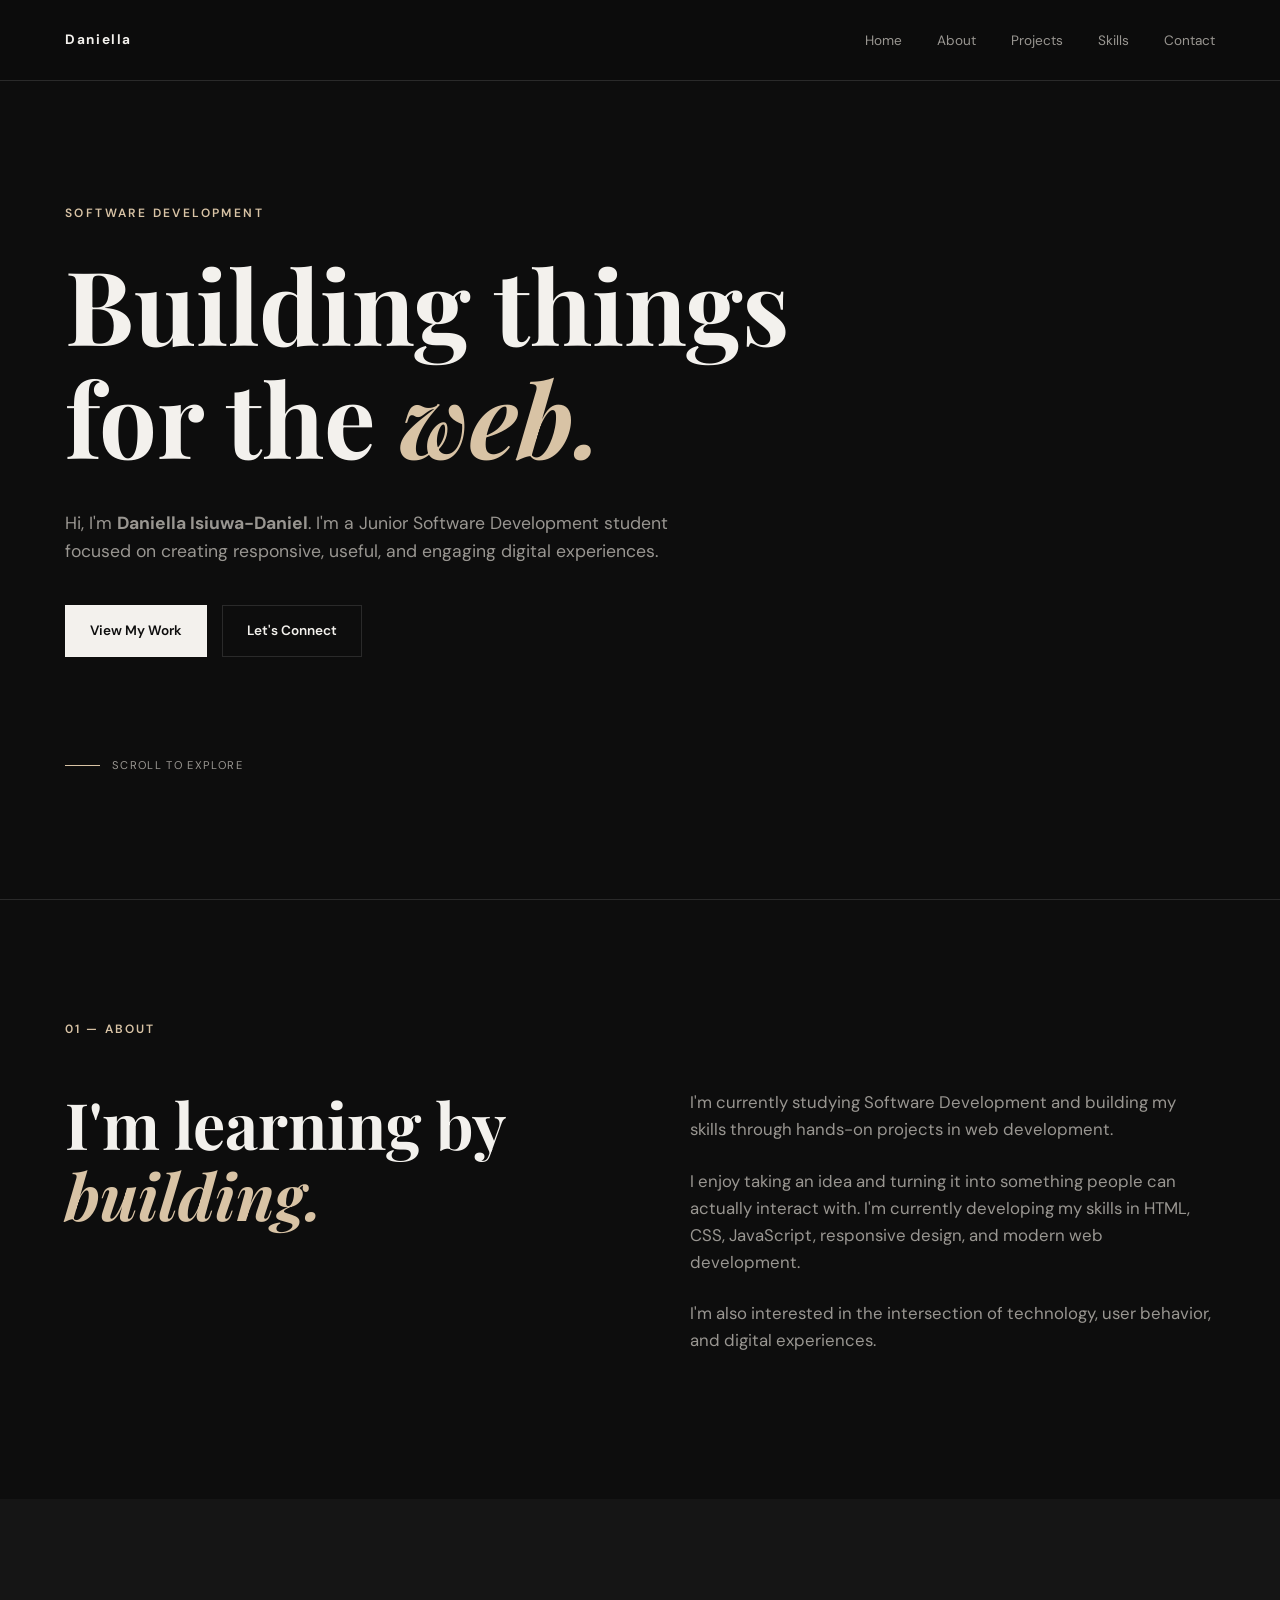
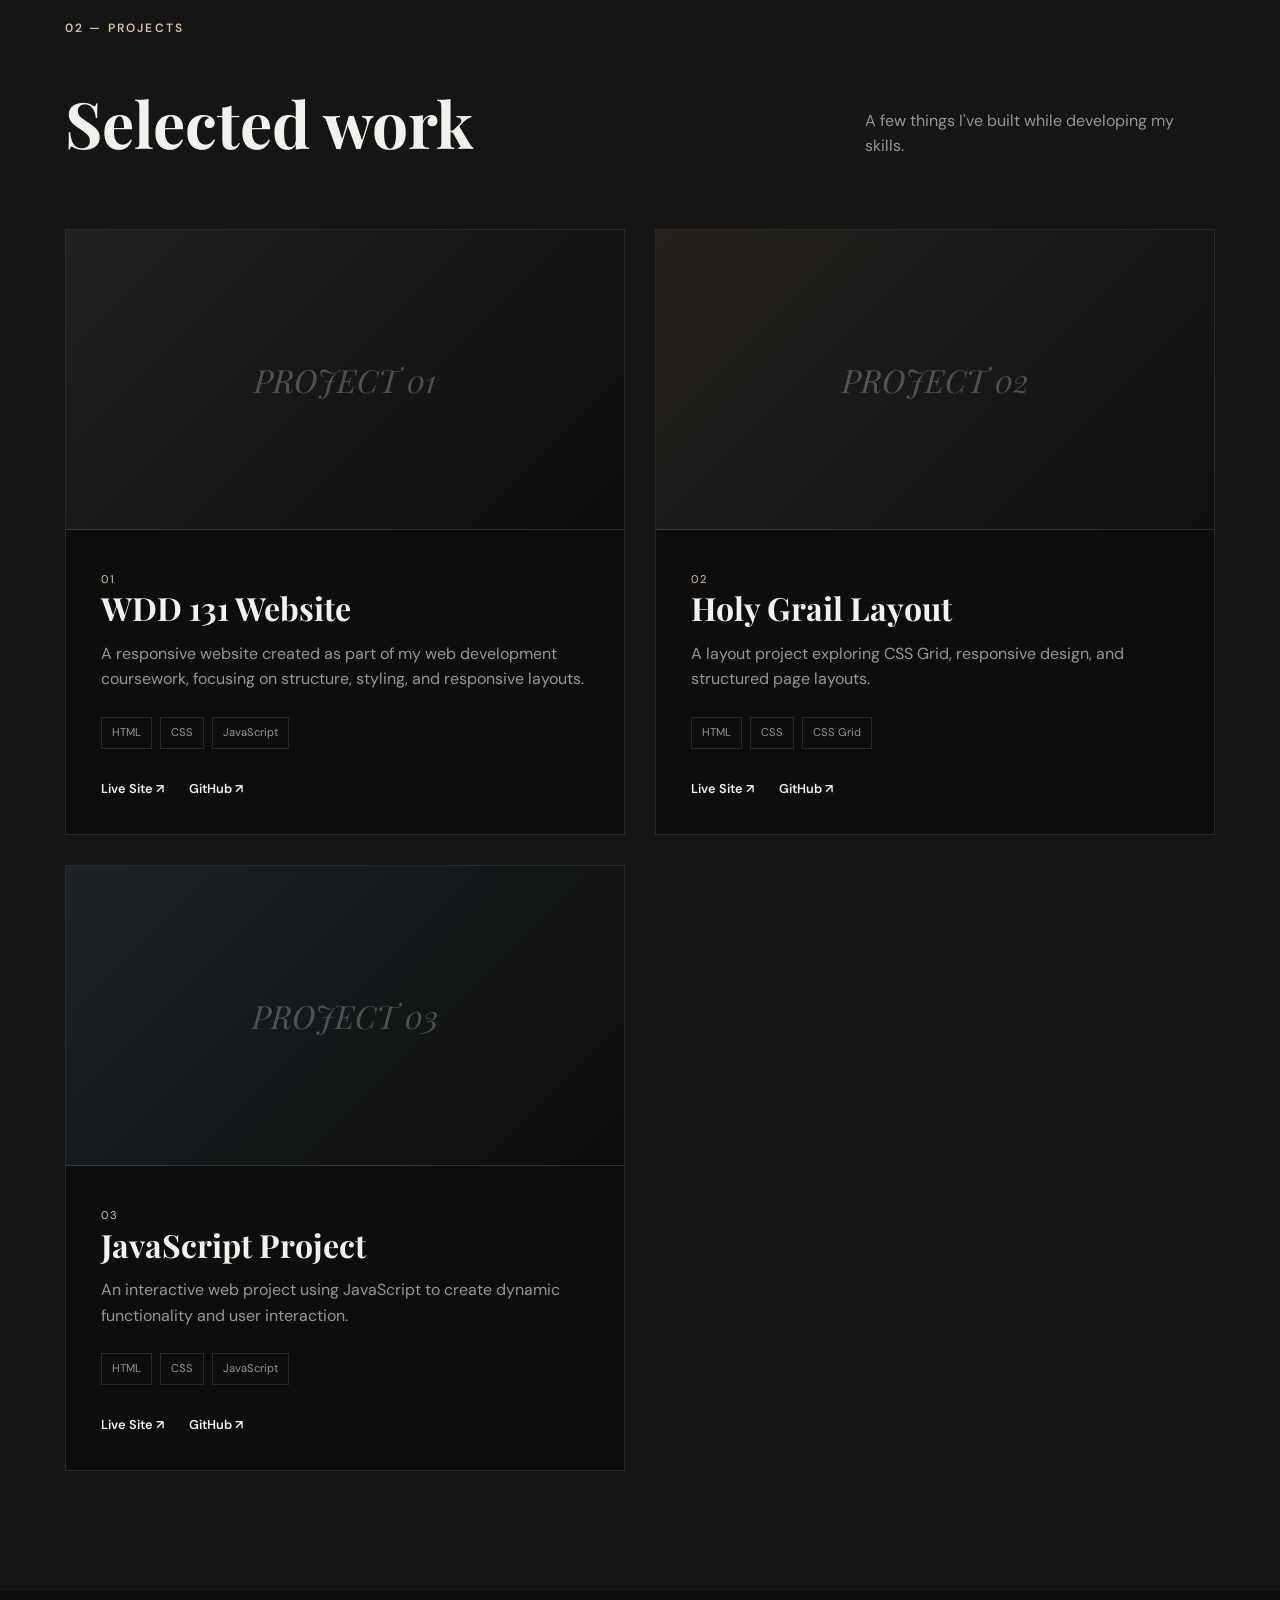
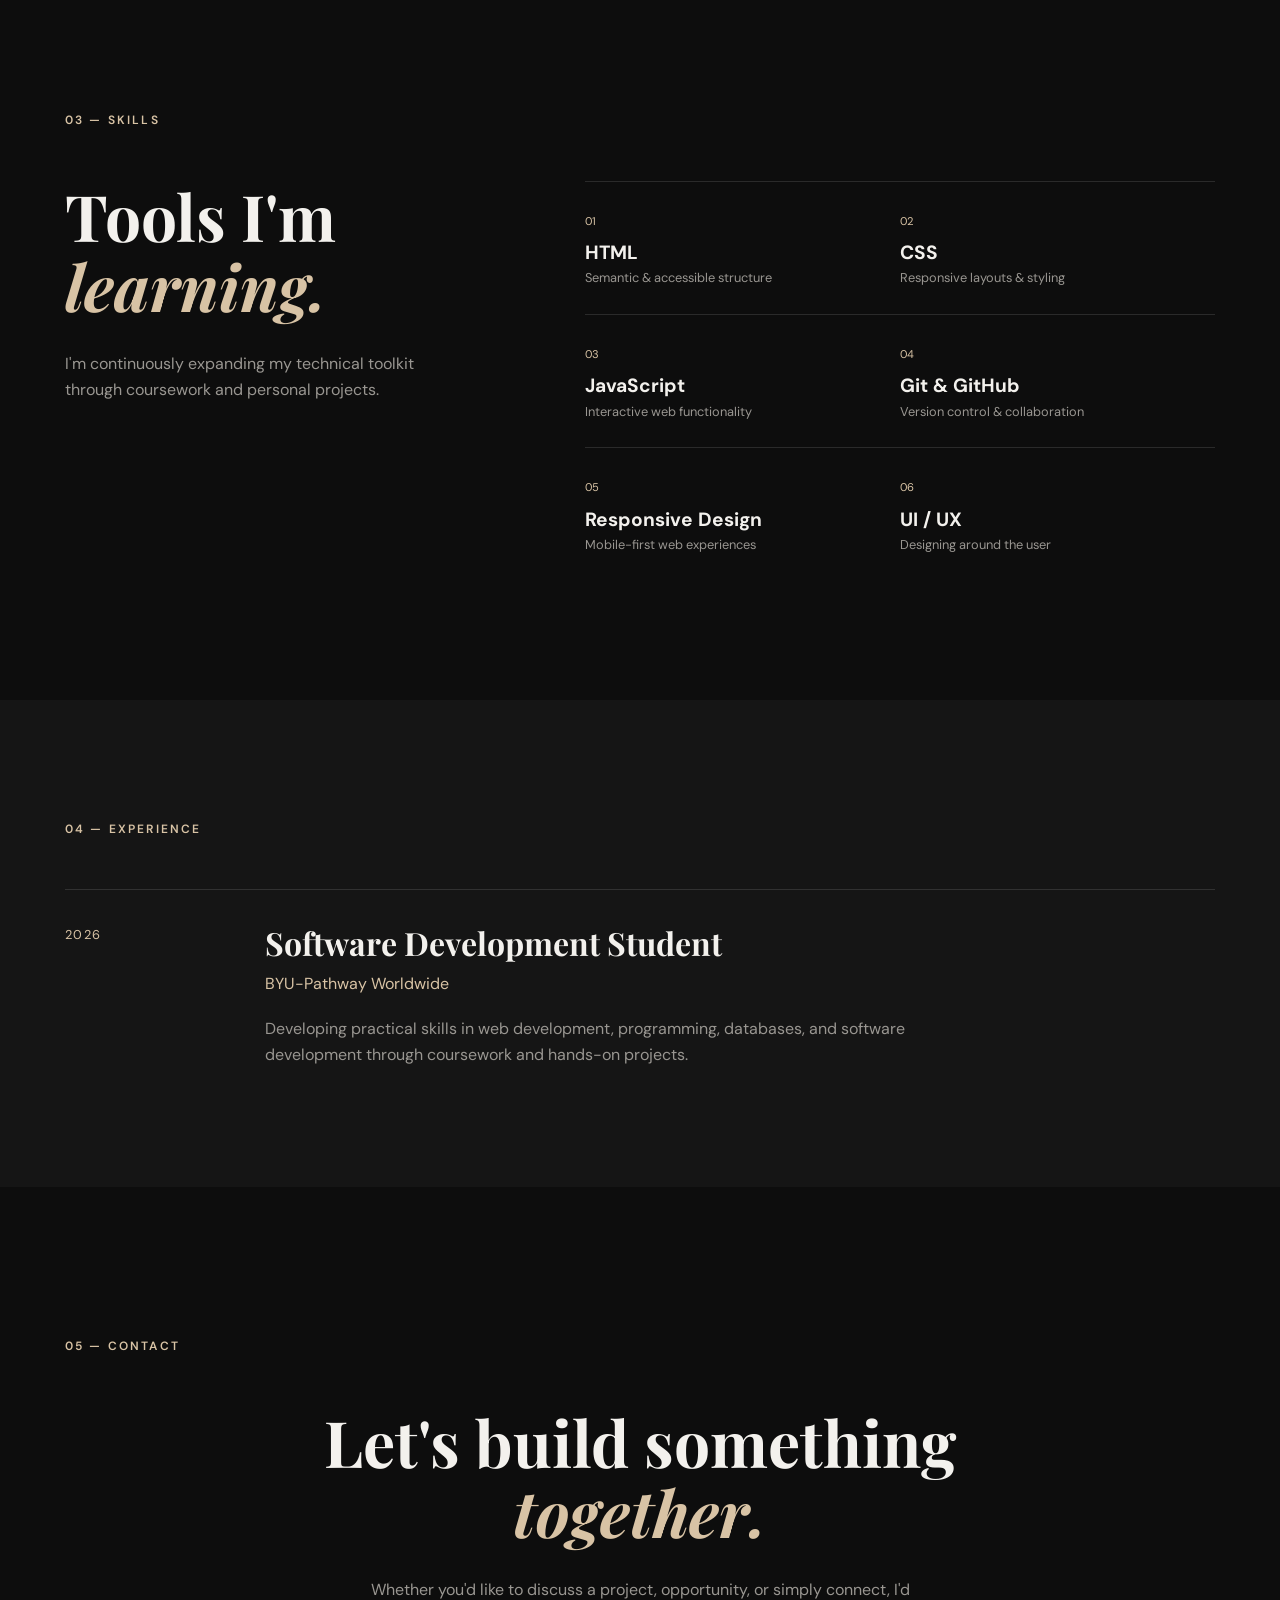
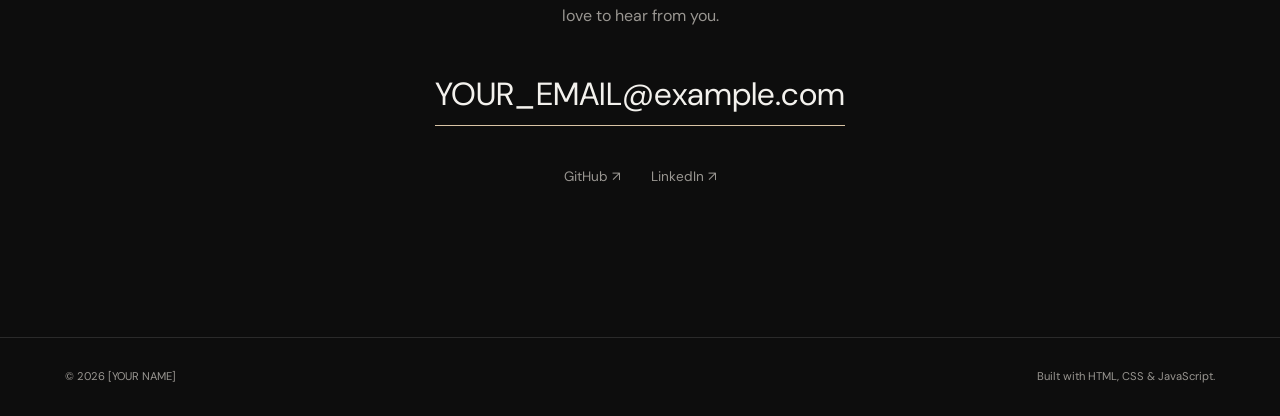
==== PORTFOLIO/index.html @ c7bccd47 "responsive web" ====
<!DOCTYPE html>
<html lang="en">
<head>
    <meta charset="UTF-8">
    <meta name="viewport" content="width=device-width, initial-scale=1.0">

    <meta name="description"
        content="Portfolio of Daniella, a Software Development student building responsive and engaging web experiences.">

    <title>Daniella Isiuwa-Daniel | Software Developer</title>

    <link rel="stylesheet" href="styles.css">

    <!-- Google Font -->
    <link rel="preconnect" href="https://fonts.googleapis.com">
    <link rel="preconnect" href="https://fonts.gstatic.com" crossorigin>
    <link
        href="https://fonts.googleapis.com/css2?family=DM+Sans:wght@400;500;600;700&family=Playfair+Display:wght@500;600;700&display=swap"
        rel="stylesheet">
</head>

<body>

    <!-- ================= NAVIGATION ================= -->

    <header class="header">

        <nav class="navbar container">

            <a href="#home" class="logo">
                Daniella
            </a>

            <button class="menu-toggle" aria-label="Open navigation menu">
                ☰
            </button>

            <ul class="nav-links">

                <li>
                    <a href="#home">Home</a>
                </li>

                <li>
                    <a href="#about">About</a>
                </li>

                <li>
                    <a href="#projects">Projects</a>
                </li>

                <li>
                    <a href="#skills">Skills</a>
                </li>

                <li>
                    <a href="#contact">Contact</a>
                </li>

            </ul>

        </nav>

    </header>


    <main>

        <!-- ================= HERO ================= -->

        <section id="home" class="hero">

            <div class="container hero-content">

                <p class="eyebrow">
                    SOFTWARE DEVELOPMENT
                </p>

                <h1>
                    Building things for the
                    <span>web.</span>
                </h1>

                <p class="hero-description">
                    Hi, I'm <strong>Daniella Isiuwa-Daniel</strong>. I'm a Junior Software
                    Development student focused on creating responsive,
                    useful, and engaging digital experiences.
                </p>

                <div class="hero-buttons">

                    <a href="#projects" class="button button-primary">
                        View My Work
                    </a>

                    <a href="#contact" class="button button-secondary">
                        Let's Connect
                    </a>

                </div>

                <div class="scroll-indicator">
                    <span></span>
                    Scroll to explore
                </div>

            </div>

        </section>


        <!-- ================= ABOUT ================= -->

        <section id="about" class="section">

            <div class="container">

                <p class="section-label">
                    01 — ABOUT
                </p>

                <div class="about-grid">

                    <div>

                        <h2>
                            I'm learning by
                            <em>building.</em>
                        </h2>

                    </div>

                    <div class="about-text">

                        <p>
                            I'm currently studying Software Development
                            and building my skills through hands-on
                            projects in web development.
                        </p>

                        <p>
                            I enjoy taking an idea and turning it into
                            something people can actually interact with.
                            I'm currently developing my skills in HTML,
                            CSS, JavaScript, responsive design, and
                            modern web development.
                        </p>

                        <p>
                            I'm also interested in the intersection of
                            technology, user behavior, and digital
                            experiences.
                        </p>

                    </div>

                </div>

            </div>

        </section>


        <!-- ================= PROJECTS ================= -->

        <section id="projects" class="section projects-section">

            <div class="container">

                <p class="section-label">
                    02 — PROJECTS
                </p>

                <div class="section-heading">

                    <h2>
                        Selected work
                    </h2>

                    <p>
                        A few things I've built while developing
                        my skills.
                    </p>

                </div>


                <div class="projects-grid">


                    <!-- PROJECT 1 -->

                    <article class="project-card">

                        <div class="project-image project-one">

                            <div class="image-placeholder">
                                PROJECT 01
                            </div>

                        </div>

                        <div class="project-content">

                            <span class="project-number">
                                01
                            </span>

                            <h3>
                                WDD 131 Website
                            </h3>

                            <p>
                                A responsive website created as part
                                of my web development coursework,
                                focusing on structure, styling,
                                and responsive layouts.
                            </p>

                            <div class="tech-stack">

                                <span>HTML</span>
                                <span>CSS</span>
                                <span>JavaScript</span>

                            </div>

                            <div class="project-links">

                                <a href="https://elladaniels886-jpg.github.io/wdd131/" target="_blank">
                                    Live Site ↗
                                </a>

                                <a href="https://github.com/elladaniels886-jpg/wdd131" target="_blank">
                                    GitHub ↗
                                </a>

                            </div>

                        </div>

                    </article>


                    <!-- PROJECT 2 -->

                    <article class="project-card">

                        <div class="project-image project-two">

                            <div class="image-placeholder">
                                PROJECT 02
                            </div>

                        </div>

                        <div class="project-content">

                            <span class="project-number">
                                02
                            </span>

                            <h3>
                                Holy Grail Layout
                            </h3>

                            <p>
                                A layout project exploring CSS Grid,
                                responsive design, and structured
                                page layouts.
                            </p>

                            <div class="tech-stack">

                                <span>HTML</span>
                                <span>CSS</span>
                                <span>CSS Grid</span>

                            </div>

                            <div class="project-links">

                                <a href="https://elladaniels886-jpg.github.io/wdd131/basic-layout.html" target="_blank">
                                    Live Site ↗
                                </a>

                                <a href="https://github.com/elladaniels886-jpg/wdd131/blob/main/basic-layout.html" target="_blank">
                                    GitHub ↗
                                </a>

                            </div>

                        </div>

                    </article>


                    <!-- PROJECT 3 -->

                    <article class="project-card">

                        <div class="project-image project-three">

                            <div class="image-placeholder">
                                PROJECT 03
                            </div>

                        </div>

                        <div class="project-content">

                            <span class="project-number">
                                03
                            </span>

                            <h3>
                                JavaScript Project
                            </h3>

                            <p>
                                An interactive web project using
                                JavaScript to create dynamic
                                functionality and user interaction.
                            </p>

                            <div class="tech-stack">

                                <span>HTML</span>
                                <span>CSS</span>
                                <span>JavaScript</span>

                            </div>

                            <div class="project-links">

                                <a href="#" target="_blank">
                                    Live Site ↗
                                </a>

                                <a href="#" target="_blank">
                                    GitHub ↗
                                </a>

                            </div>

                        </div>

                    </article>


                </div>

            </div>

        </section>


        <!-- ================= SKILLS ================= -->

        <section id="skills" class="section">

            <div class="container">

                <p class="section-label">
                    03 — SKILLS
                </p>

                <div class="skills-grid">

                    <div class="skills-intro">

                        <h2>
                            Tools I'm
                            <em>learning.</em>
                        </h2>

                        <p>
                            I'm continuously expanding my technical
                            toolkit through coursework and personal
                            projects.
                        </p>

                    </div>


                    <div class="skills-list">

                        <div class="skill">
                            <span>01</span>
                            <h3>HTML</h3>
                            <p>Semantic & accessible structure</p>
                        </div>

                        <div class="skill">
                            <span>02</span>
                            <h3>CSS</h3>
                            <p>Responsive layouts & styling</p>
                        </div>

                        <div class="skill">
                            <span>03</span>
                            <h3>JavaScript</h3>
                            <p>Interactive web functionality</p>
                        </div>

                        <div class="skill">
                            <span>04</span>
                            <h3>Git & GitHub</h3>
                            <p>Version control & collaboration</p>
                        </div>

                        <div class="skill">
                            <span>05</span>
                            <h3>Responsive Design</h3>
                            <p>Mobile-first web experiences</p>
                        </div>

                        <div class="skill">
                            <span>06</span>
                            <h3>UI / UX</h3>
                            <p>Designing around the user</p>
                        </div>

                    </div>

                </div>

            </div>

        </section>


        <!-- ================= EXPERIENCE ================= -->

        <section class="section experience-section">

            <div class="container">

                <p class="section-label">
                    04 — EXPERIENCE
                </p>

                <div class="experience">

                    <div class="experience-date">
                        2026
                    </div>

                    <div>

                        <h3>
                            Software Development Student
                        </h3>

                        <p class="experience-company">
                            BYU-Pathway Worldwide
                        </p>

                        <p>
                            Developing practical skills in web
                            development, programming, databases,
                            and software development through
                            coursework and hands-on projects.
                        </p>

                    </div>

                </div>

            </div>

        </section>


        <!-- ================= CONTACT ================= -->

        <section id="contact" class="contact-section">

            <div class="container contact-content">

                <p class="section-label">
                    05 — CONTACT
                </p>

                <h2>
                    Let's build something
                    <em>together.</em>
                </h2>

                <p>
                    Whether you'd like to discuss a project,
                    opportunity, or simply connect, I'd love to
                    hear from you.
                </p>

                <a
                    href="mailto:YOUR_EMAIL@example.com"
                    class="email-link">
                    YOUR_EMAIL@example.com
                </a>

                <div class="social-links">

                    <a
                        href="https://github.com/YOUR_USERNAME"
                        target="_blank">
                        GitHub ↗
                    </a>

                    <a
                        href="https://www.linkedin.com/in/YOUR_USERNAME/"
                        target="_blank">
                        LinkedIn ↗
                    </a>

                </div>

            </div>

        </section>

    </main>


    <!-- ================= FOOTER ================= -->

    <footer>

        <div class="container footer-content">

            <p>
                © <span id="year"></span> [YOUR NAME]
            </p>

            <p>
                Built with HTML, CSS & JavaScript.
            </p>

        </div>

    </footer>


    <script src="script.js"></script>

</body>
</html>
---- PORTFOLIO/styles.css ----
/* =========================
   RESET
========================= */

* {
    margin: 0;
    padding: 0;
    box-sizing: border-box;
}

html {
    scroll-behavior: smooth;
}

body {
    font-family: "DM Sans", sans-serif;
    background: #0d0d0d;
    color: #f3f1ed;
    line-height: 1.6;
}

a {
    color: inherit;
    text-decoration: none;
}

ul {
    list-style: none;
}

img {
    max-width: 100%;
    display: block;
}


/* =========================
   VARIABLES
========================= */

:root {
    --background: #0d0d0d;
    --surface: #151515;
    --surface-light: #1c1c1c;

    --text: #f3f1ed;
    --text-muted: #999691;

    --accent: #d8c3a5;

    --border: rgba(255, 255, 255, 0.12);

    --max-width: 1150px;
}


/* =========================
   GENERAL
========================= */

.container {
    width: min(90%, var(--max-width));
    margin: 0 auto;
}

.section {
    padding: 120px 0;
}

.section-label {
    color: var(--accent);
    font-size: 0.75rem;
    font-weight: 600;
    letter-spacing: 0.18em;
    margin-bottom: 50px;
}

h1,
h2,
h3 {
    line-height: 1.1;
}

h1,
h2 {
    font-family: "Playfair Display", serif;
}

h2 {
    font-size: clamp(2.5rem, 5vw, 4.5rem);
}

em {
    color: var(--accent);
    font-style: italic;
}


/* =========================
   NAVIGATION
========================= */

.header {
    position: fixed;
    top: 0;
    left: 0;
    width: 100%;
    z-index: 1000;

    background: rgba(13, 13, 13, 0.9);
    backdrop-filter: blur(15px);

    border-bottom: 1px solid var(--border);
}

.navbar {
    min-height: 80px;

    display: flex;
    align-items: center;
    justify-content: space-between;
}

.logo {
    font-size: 0.85rem;
    font-weight: 700;
    letter-spacing: 0.12em;
}

.nav-links {
    display: flex;
    gap: 35px;
}

.nav-links a {
    color: var(--text-muted);
    font-size: 0.85rem;

    transition: color 0.3s ease;
}

.nav-links a:hover {
    color: var(--text);
}

.menu-toggle {
    display: none;

    background: none;
    border: none;

    color: var(--text);
    font-size: 1.5rem;

    cursor: pointer;
}


/* =========================
   HERO
========================= */

.hero {
    min-height: 100vh;

    display: flex;
    align-items: center;

    border-bottom: 1px solid var(--border);
}

.hero-content {
    padding-top: 80px;
}

.eyebrow {
    color: var(--accent);

    font-size: 0.75rem;
    font-weight: 600;

    letter-spacing: 0.2em;

    margin-bottom: 25px;
}

.hero h1 {
    max-width: 850px;

    font-size: clamp(3.5rem, 8vw, 7.5rem);

    margin-bottom: 35px;
}

.hero h1 span {
    color: var(--accent);
    font-style: italic;
}

.hero-description {
    max-width: 650px;

    color: var(--text-muted);

    font-size: 1.1rem;

    margin-bottom: 40px;
}

.hero-buttons {
    display: flex;
    gap: 15px;
}

.button {
    padding: 14px 24px;

    font-size: 0.85rem;
    font-weight: 600;

    border: 1px solid var(--border);

    transition: all 0.3s ease;
}

.button-primary {
    background: var(--text);
    color: var(--background);
}

.button-primary:hover {
    background: var(--accent);
}

.button-secondary:hover {
    border-color: var(--accent);
    color: var(--accent);
}

.scroll-indicator {
    display: flex;
    align-items: center;
    gap: 12px;

    margin-top: 100px;

    color: var(--text-muted);

    font-size: 0.7rem;
    text-transform: uppercase;
    letter-spacing: 0.12em;
}

.scroll-indicator span {
    width: 35px;
    height: 1px;

    background: var(--accent);
}


/* =========================
   ABOUT
========================= */

.about-grid {
    display: grid;
    grid-template-columns: 1fr 1fr;

    gap: 100px;
}

.about-text {
    color: var(--text-muted);

    font-size: 1.05rem;
}

.about-text p {
    margin-bottom: 25px;
}


/* =========================
   PROJECTS
========================= */

.projects-section {
    background: var(--surface);
}

.section-heading {
    display: flex;
    justify-content: space-between;
    align-items: end;

    margin-bottom: 70px;
}

.section-heading p {
    max-width: 350px;

    color: var(--text-muted);
}

.projects-grid {
    display: grid;

    grid-template-columns: repeat(2, 1fr);

    gap: 30px;
}

.project-card {
    background: var(--background);

    border: 1px solid var(--border);

    overflow: hidden;

    transition:
        transform 0.3s ease,
        border-color 0.3s ease;
}

.project-card:hover {
    transform: translateY(-8px);

    border-color: rgba(216, 195, 165, 0.5);
}

.project-image {
    height: 300px;

    display: flex;
    align-items: center;
    justify-content: center;

    border-bottom: 1px solid var(--border);
}

.project-one {
    background:
        linear-gradient(
            135deg,
            #202020,
            #0d0d0d
        );
}

.project-two {
    background:
        linear-gradient(
            135deg,
            #24211e,
            #101010
        );
}

.project-three {
    background:
        linear-gradient(
            135deg,
            #1c2225,
            #0d0d0d
        );
}

.image-placeholder {
    color: rgba(255, 255, 255, 0.25);

    font-family: "Playfair Display", serif;

    font-size: 2rem;
    font-style: italic;
}

.project-content {
    padding: 35px;
}

.project-number {
    color: var(--accent);

    font-size: 0.7rem;

    letter-spacing: 0.15em;

    margin-bottom: 15px;
}

.project-content h3 {
    font-family: "Playfair Display", serif;

    font-size: 2rem;

    margin-bottom: 15px;
}

.project-content > p {
    color: var(--text-muted);

    margin-bottom: 25px;
}

.tech-stack {
    display: flex;
    flex-wrap: wrap;

    gap: 8px;

    margin-bottom: 30px;
}

.tech-stack span {
    padding: 6px 10px;

    border: 1px solid var(--border);

    color: var(--text-muted);

    font-size: 0.7rem;
}

.project-links {
    display: flex;
    gap: 25px;
}

.project-links a {
    font-size: 0.8rem;
    font-weight: 600;

    transition: color 0.3s ease;
}

.project-links a:hover {
    color: var(--accent);
}


/* =========================
   SKILLS
========================= */

.skills-grid {
    display: grid;

    grid-template-columns: 0.8fr 1.2fr;

    gap: 100px;
}

.skills-intro p {
    color: var(--text-muted);

    max-width: 400px;

    margin-top: 30px;
}

.skills-list {
    display: grid;

    grid-template-columns: repeat(2, 1fr);
}

.skill {
    padding: 25px 0;

    border-top: 1px solid var(--border);
}

.skill span {
    color: var(--accent);

    font-size: 0.7rem;
}

.skill h3 {
    margin-top: 10px;

    font-size: 1.2rem;
}

.skill p {
    color: var(--text-muted);

    font-size: 0.8rem;

    margin-top: 5px;
}


/* =========================
   EXPERIENCE
========================= */

.experience-section {
    background: var(--surface);
}

.experience {
    display: grid;

    grid-template-columns: 150px 1fr;

    gap: 50px;

    border-top: 1px solid var(--border);

    padding-top: 35px;
}

.experience-date {
    color: var(--accent);

    font-size: 0.8rem;

    letter-spacing: 0.1em;
}

.experience h3 {
    font-family: "Playfair Display", serif;

    font-size: 2rem;

    margin-bottom: 10px;
}

.experience-company {
    color: var(--accent);

    margin-bottom: 20px;
}

.experience p:last-child {
    color: var(--text-muted);

    max-width: 650px;
}


/* =========================
   CONTACT
========================= */

.contact-section {
    padding: 150px 0;

    text-align: center;
}

.contact-content {
    display: flex;
    flex-direction: column;
    align-items: center;
}

.contact-section .section-label {
    align-self: flex-start;
}

.contact-section h2 {
    max-width: 800px;

    margin-bottom: 30px;
}

.contact-section > .container > p:not(.section-label) {
    color: var(--text-muted);

    max-width: 550px;

    margin-bottom: 40px;
}

.email-link {
    font-size: clamp(1.2rem, 3vw, 2rem);

    border-bottom: 1px solid var(--accent);

    padding-bottom: 5px;

    transition: color 0.3s ease;
}

.email-link:hover {
    color: var(--accent);
}

.social-links {
    display: flex;

    gap: 30px;

    margin-top: 40px;
}

.social-links a {
    color: var(--text-muted);

    font-size: 0.85rem;

    transition: color 0.3s ease;
}

.social-links a:hover {
    color: var(--accent);
}


/* =========================
   FOOTER
========================= */

footer {
    border-top: 1px solid var(--border);

    padding: 30px 0;
}

.footer-content {
    display: flex;
    justify-content: space-between;

    color: var(--text-muted);

    font-size: 0.7rem;
}


/* =========================
   ANIMATIONS
========================= */

.hero-content > * {
    animation: fadeUp 0.8s ease forwards;

    opacity: 0;
}

.hero-content .eyebrow {
    animation-delay: 0.1s;
}

.hero-content h1 {
    animation-delay: 0.2s;
}

.hero-content .hero-description {
    animation-delay: 0.3s;
}

.hero-content .hero-buttons {
    animation-delay: 0.4s;
}

.hero-content .scroll-indicator {
    animation-delay: 0.5s;
}

@keyframes fadeUp {

    from {
        opacity: 0;
        transform: translateY(20px);
    }

    to {
        opacity: 1;
        transform: translateY(0);
    }

}


/* =========================
   MOBILE
========================= */

@media screen and (max-width: 768px) {

    .section {
        padding: 80px 0;
    }


    /* NAV */

    .menu-toggle {
        display: block;
    }

    .nav-links {
        position: absolute;

        top: 80px;
        left: 0;

        width: 100%;

        display: none;
        flex-direction: column;

        background: var(--background);

        border-bottom: 1px solid var(--border);

        padding: 25px 5%;
    }

    .nav-links.active {
        display: flex;
    }


    /* HERO */

    .hero h1 {
        font-size: clamp(3rem, 15vw, 5rem);
    }

    .hero-description {
        font-size: 1rem;
    }

    .hero-buttons {
        flex-direction: column;

        align-items: flex-start;
    }

    .scroll-indicator {
        margin-top: 60px;
    }


    /* ABOUT */

    .about-grid {
        grid-template-columns: 1fr;

        gap: 40px;
    }


    /* PROJECTS */

    .section-heading {
        display: block;
    }

    .section-heading p {
        margin-top: 20px;
    }

    .projects-grid {
        grid-template-columns: 1fr;
    }

    .project-image {
        height: 230px;
    }


    /* SKILLS */

    .skills-grid {
        grid-template-columns: 1fr;

        gap: 50px;
    }

    .skills-list {
        grid-template-columns: 1fr;
    }


    /* EXPERIENCE */

    .experience {
        grid-template-columns: 1fr;

        gap: 15px;
    }


    /* CONTACT */

    .contact-section {
        padding: 100px 0;
    }


    /* FOOTER */

    .footer-content {
        flex-direction: column;

        gap: 10px;
    }

}
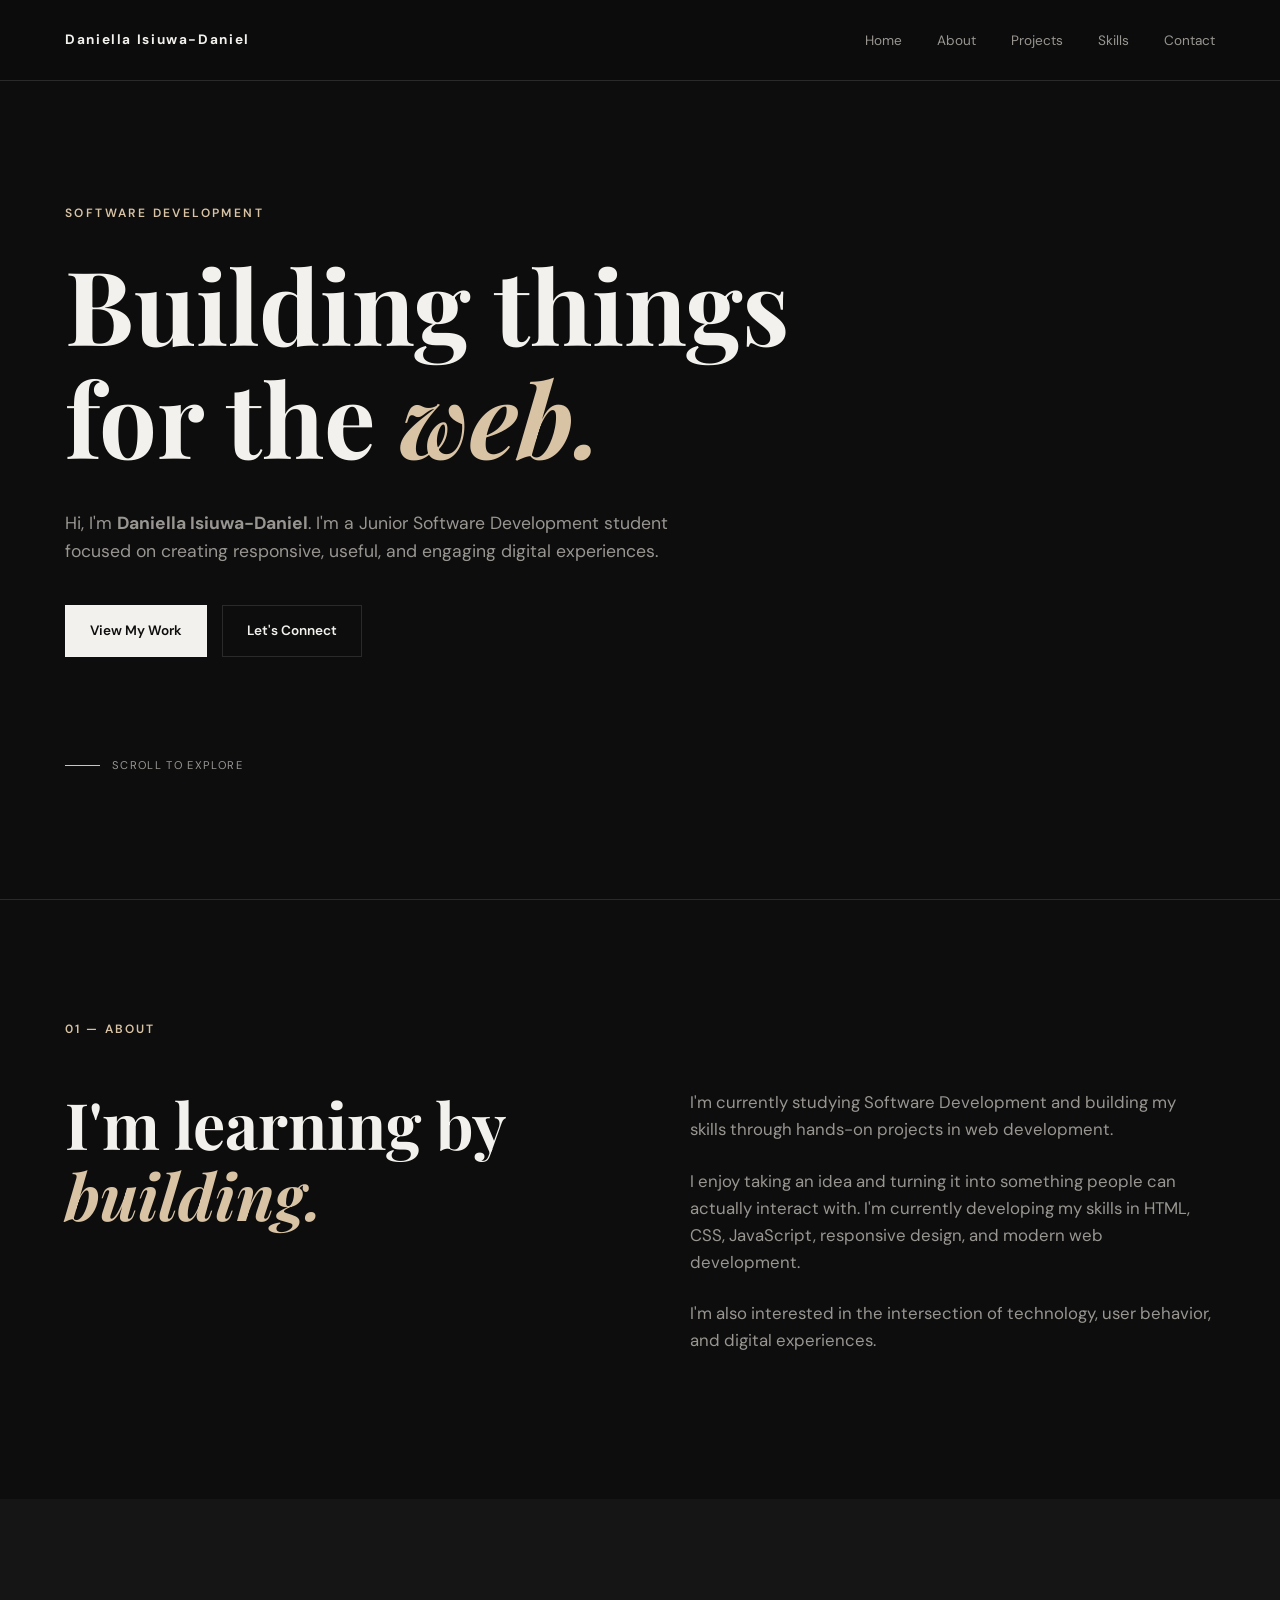
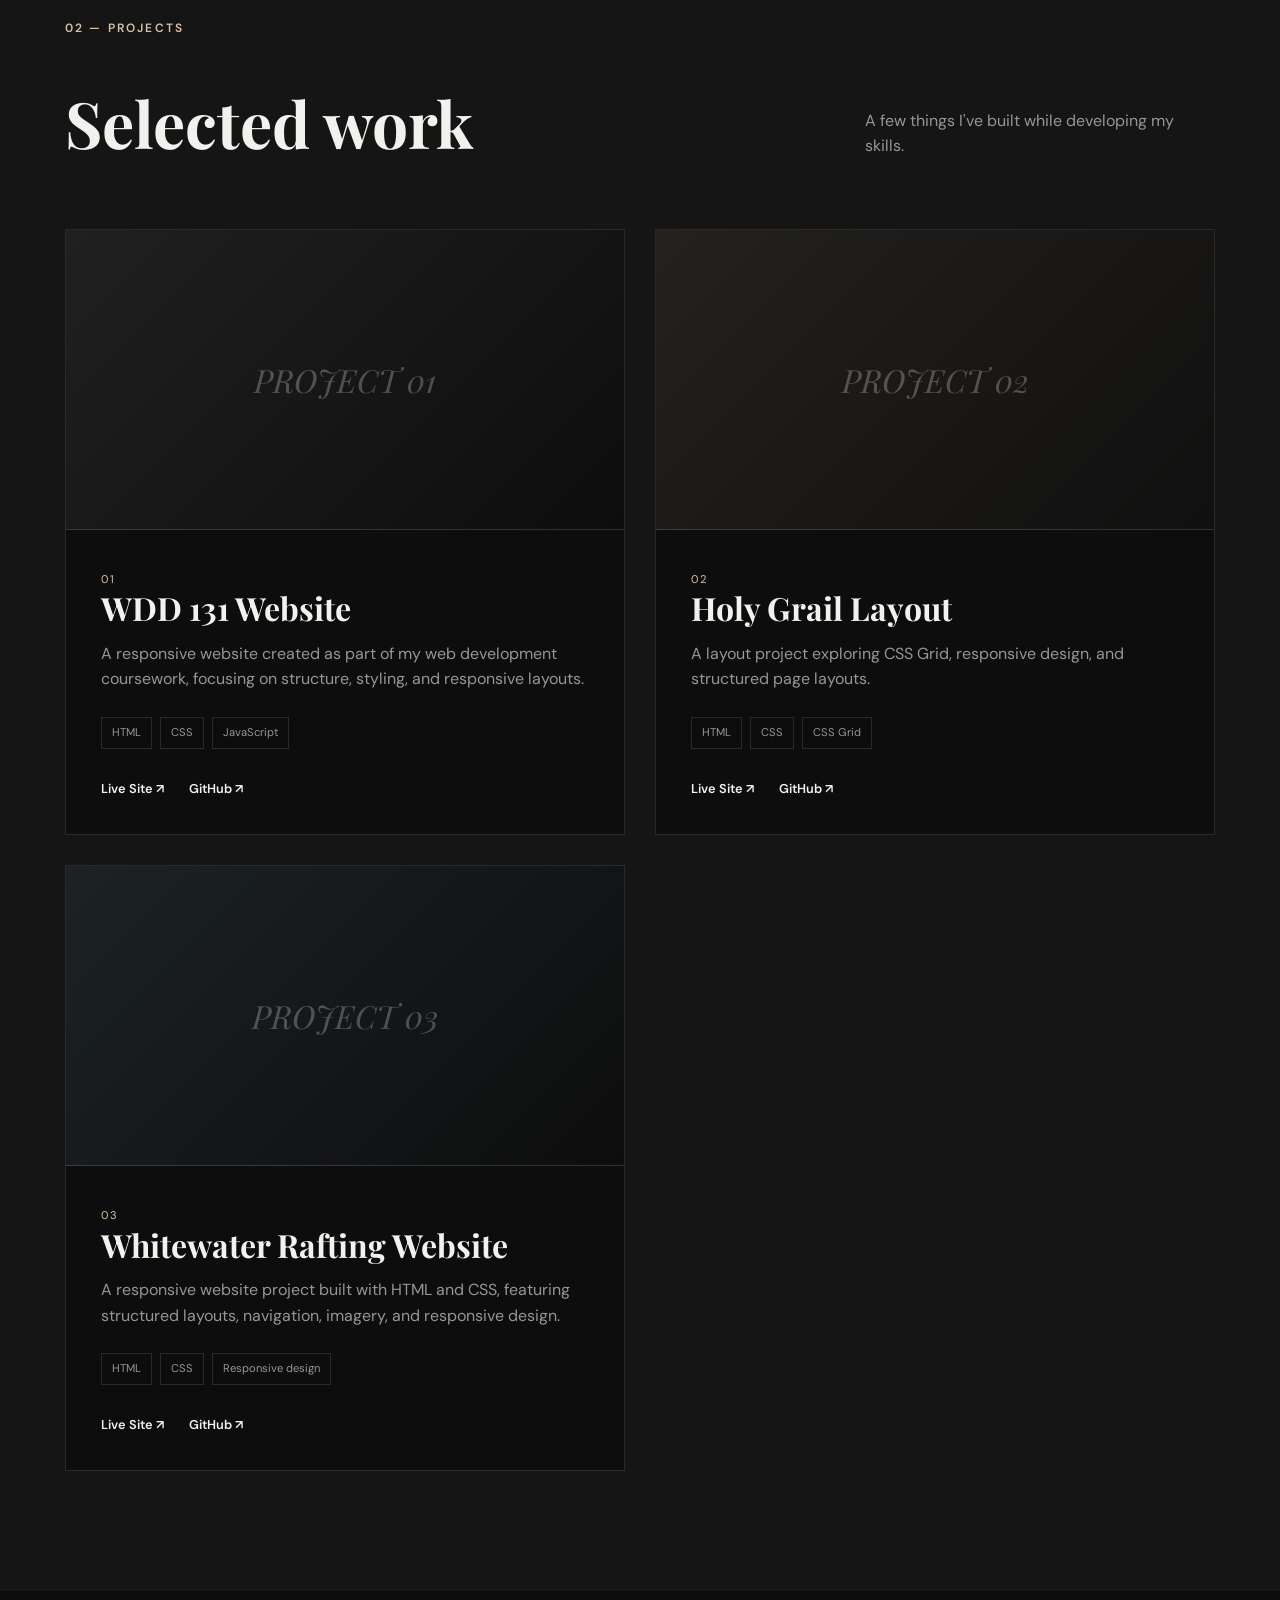
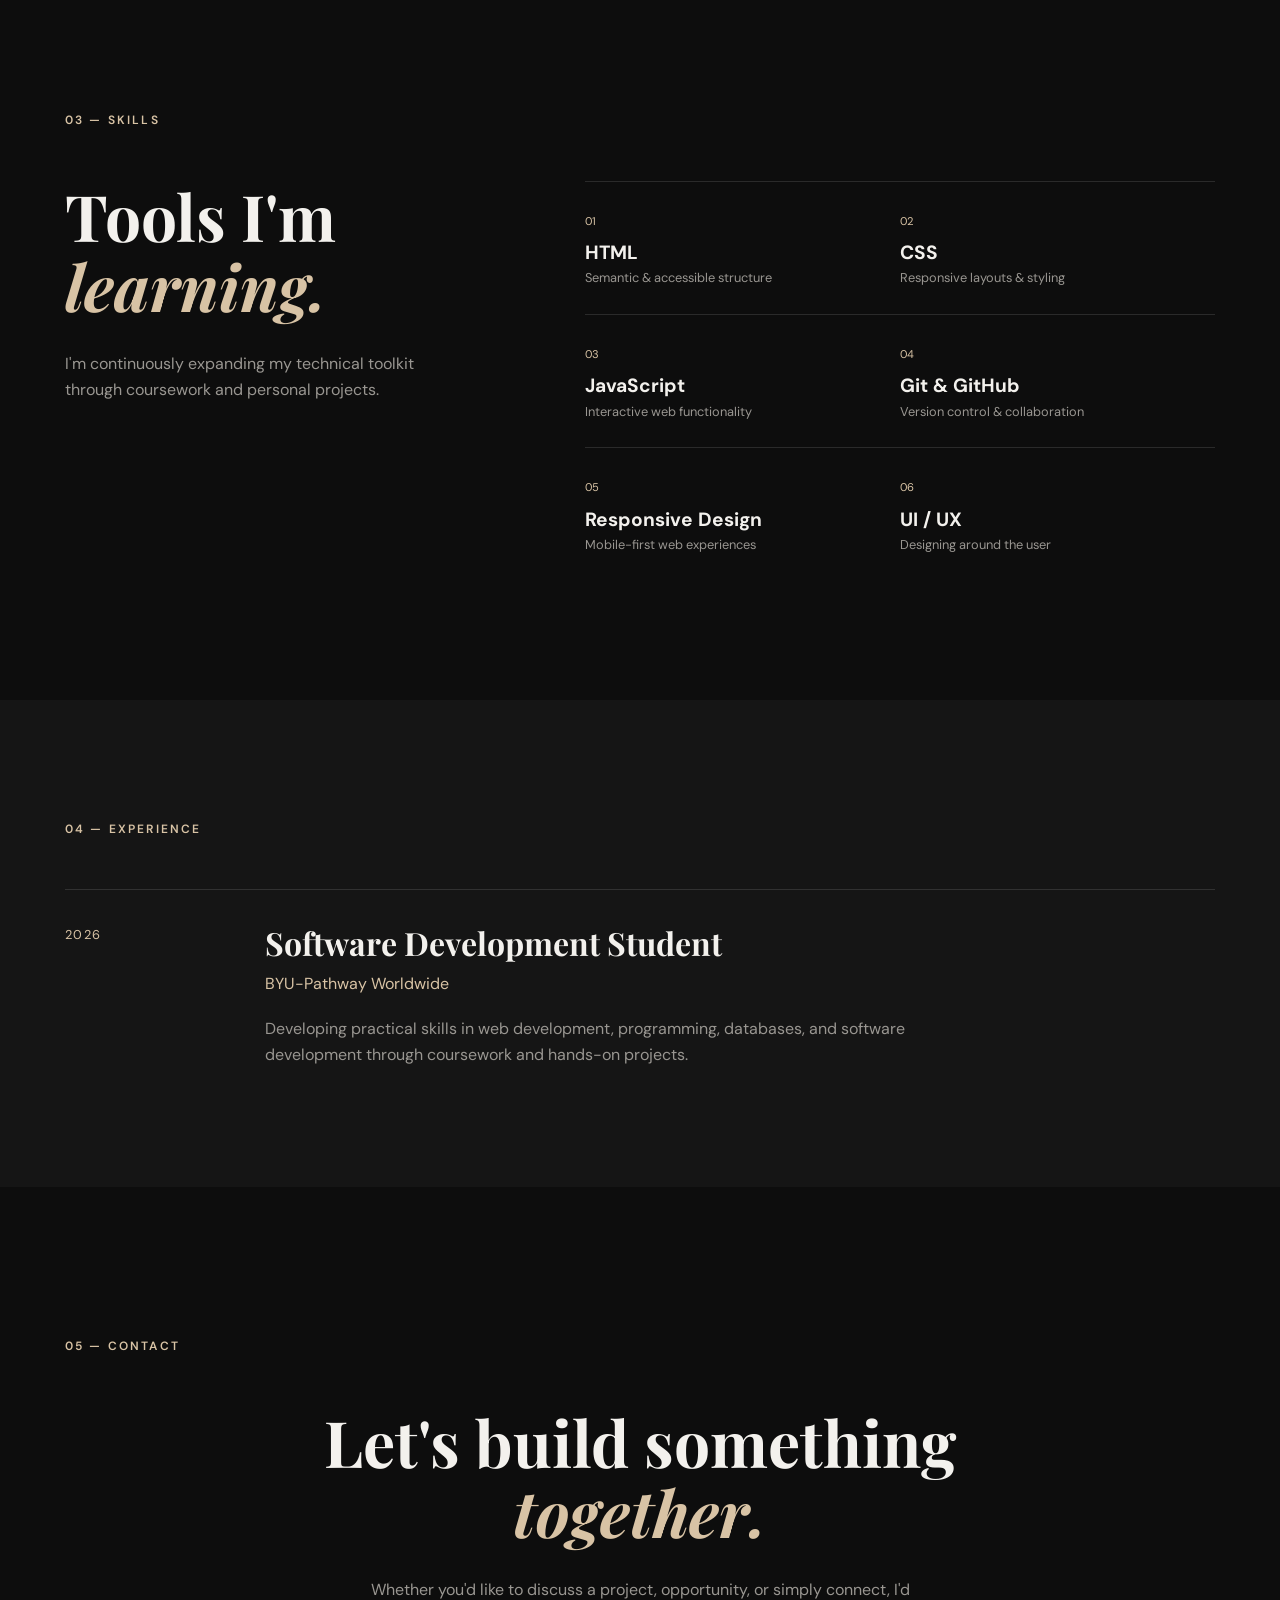
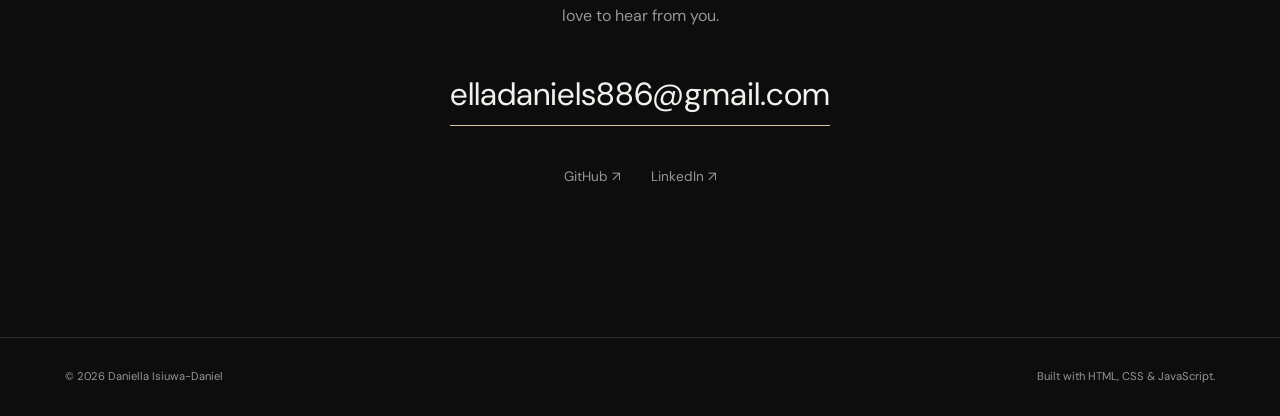
==== commit 7db4cd10: "portfolio" ====
--- a/PORTFOLIO/index.html
+++ b/PORTFOLIO/index.html
@@ -28,7 +28,7 @@
         <nav class="navbar container">
 
             <a href="#home" class="logo">
-                Daniella
+                Daniella Isiuwa-Daniel
             </a>
 
             <button class="menu-toggle" aria-label="Open navigation menu">
@@ -314,30 +314,30 @@
                             </span>
 
                             <h3>
-                                JavaScript Project
+                               Whitewater Rafting Website
                             </h3>
 
                             <p>
-                                An interactive web project using
-                                JavaScript to create dynamic
-                                functionality and user interaction.
+                               A responsive website project built with HTML and CSS, 
+                               featuring structured layouts, navigation, imagery,
+                                and responsive design.
                             </p>
 
                             <div class="tech-stack">
 
                                 <span>HTML</span>
                                 <span>CSS</span>
-                                <span>JavaScript</span>
+                                <span>Responsive design</span>
 
                             </div>
 
                             <div class="project-links">
 
-                                <a href="#" target="_blank">
+                                <a href="https://elladaniels886-jpg.github.io/wdd130/wwr/index.html" target="_blank">
                                     Live Site ↗
                                 </a>
 
-                                <a href="#" target="_blank">
+                                <a href="https://github.com/elladaniels886-jpg/wdd130/blob/main/wwr/index.html" target="_blank">
                                     GitHub ↗
                                 </a>
 
@@ -494,21 +494,21 @@
                 </p>
 
                 <a
-                    href="mailto:YOUR_EMAIL@example.com"
+                    href="mailto:elladaniels886@gmail.com"
                     class="email-link">
-                    YOUR_EMAIL@example.com
+                    elladaniels886@gmail.com
                 </a>
 
                 <div class="social-links">
 
                     <a
-                        href="https://github.com/YOUR_USERNAME"
+                        href="https://github.com/elladaniels886-jpg"
                         target="_blank">
                         GitHub ↗
                     </a>
 
                     <a
-                        href="https://www.linkedin.com/in/YOUR_USERNAME/"
+                        href="https://www.linkedin.com/in/daniella-isiuwa-daniel-899655251/"
                         target="_blank">
                         LinkedIn ↗
                     </a>
@@ -529,7 +529,7 @@
         <div class="container footer-content">
 
             <p>
-                © <span id="year"></span> [YOUR NAME]
+                © <span id="year"></span> Daniella Isiuwa-Daniel
             </p>
 
             <p>
--- a/PORTFOLIO/styles.css
+++ b/PORTFOLIO/styles.css
@@ -1,6 +1,4 @@
-/* =========================
-   RESET
-========================= */
+
 
 * {
     margin: 0;
